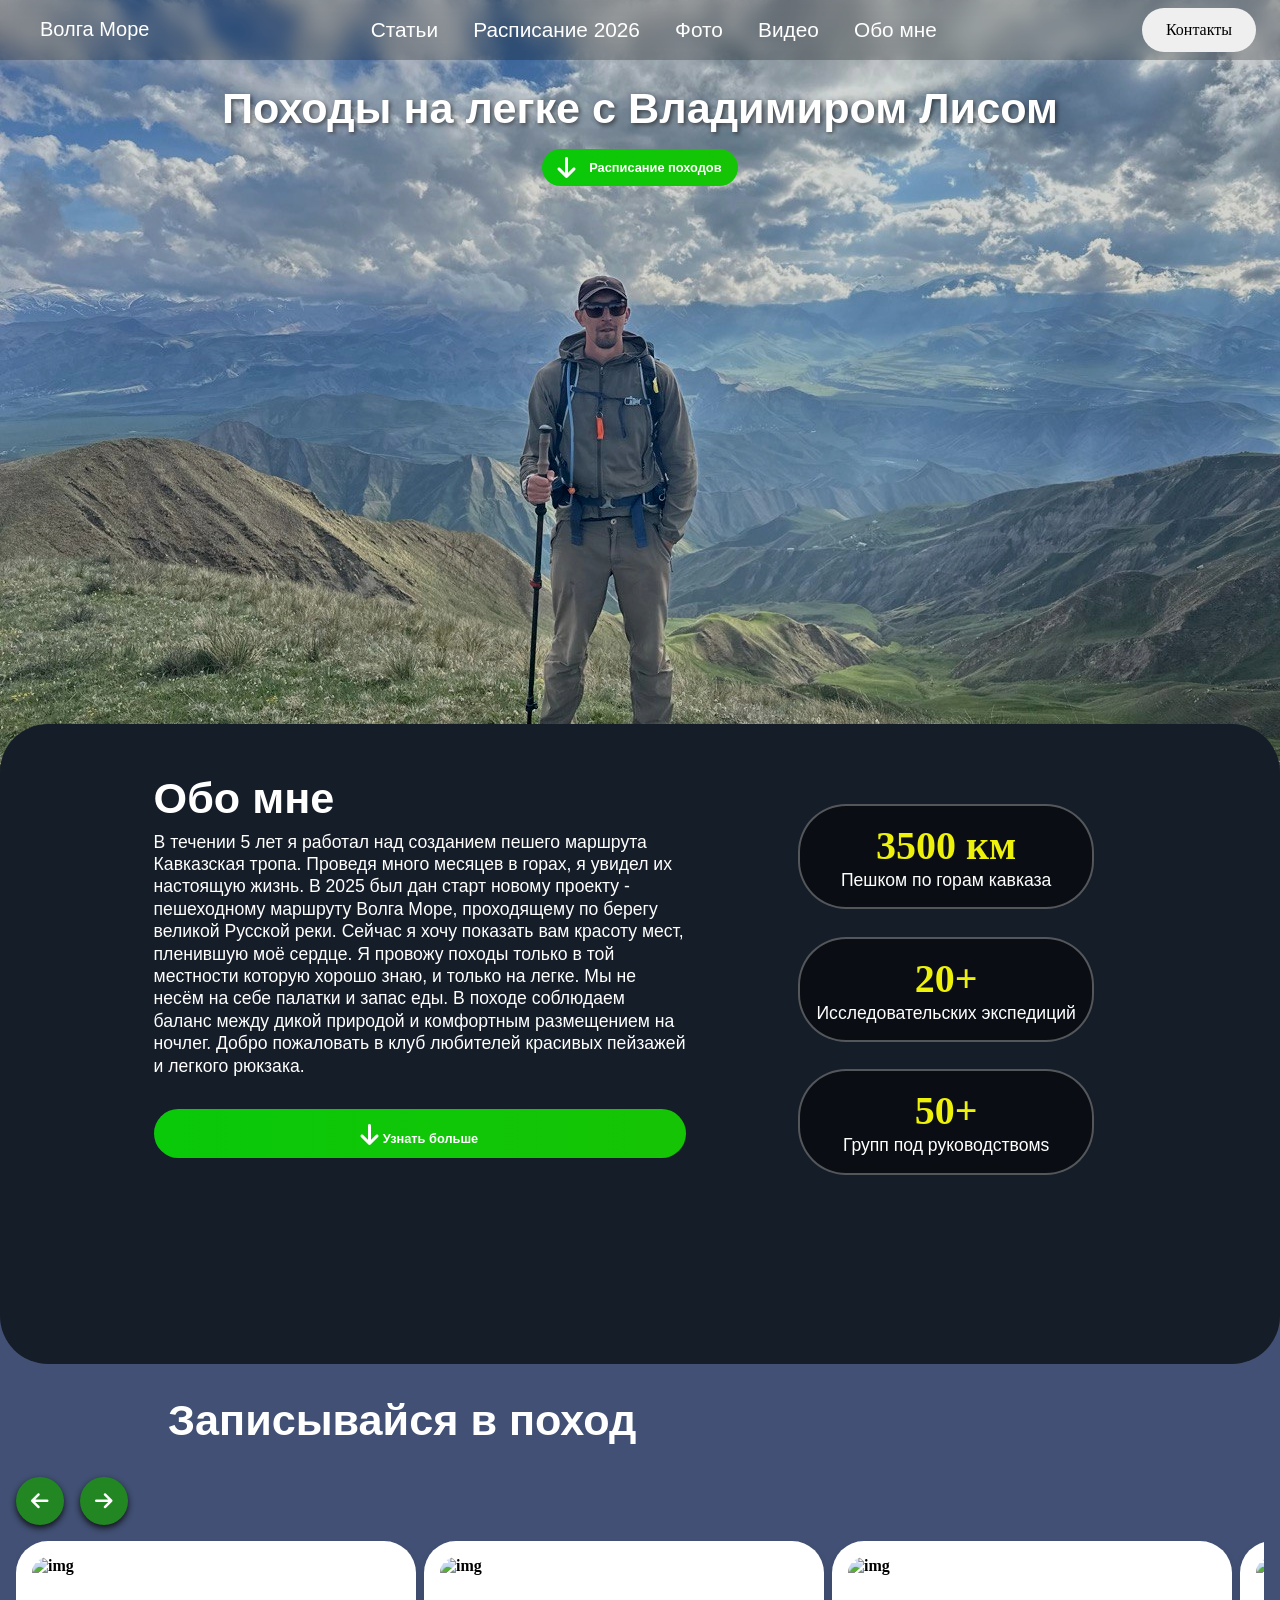
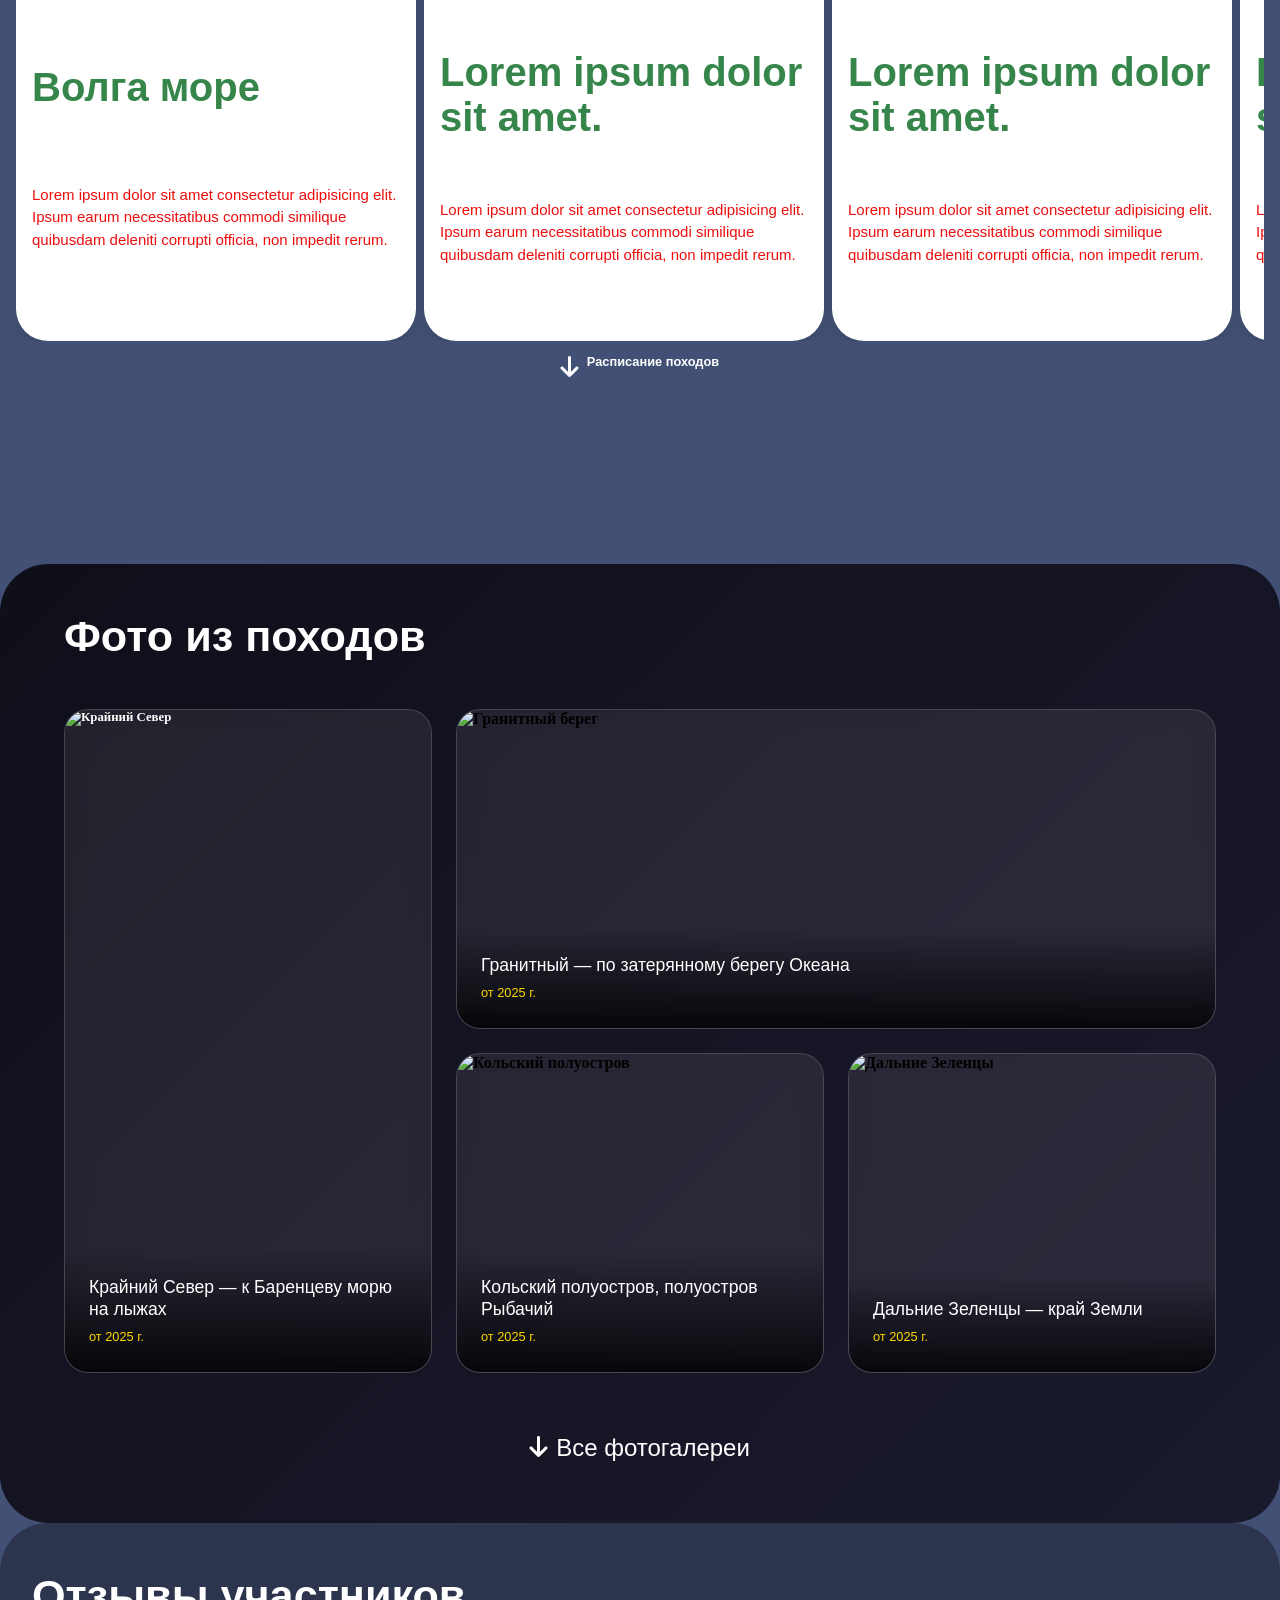
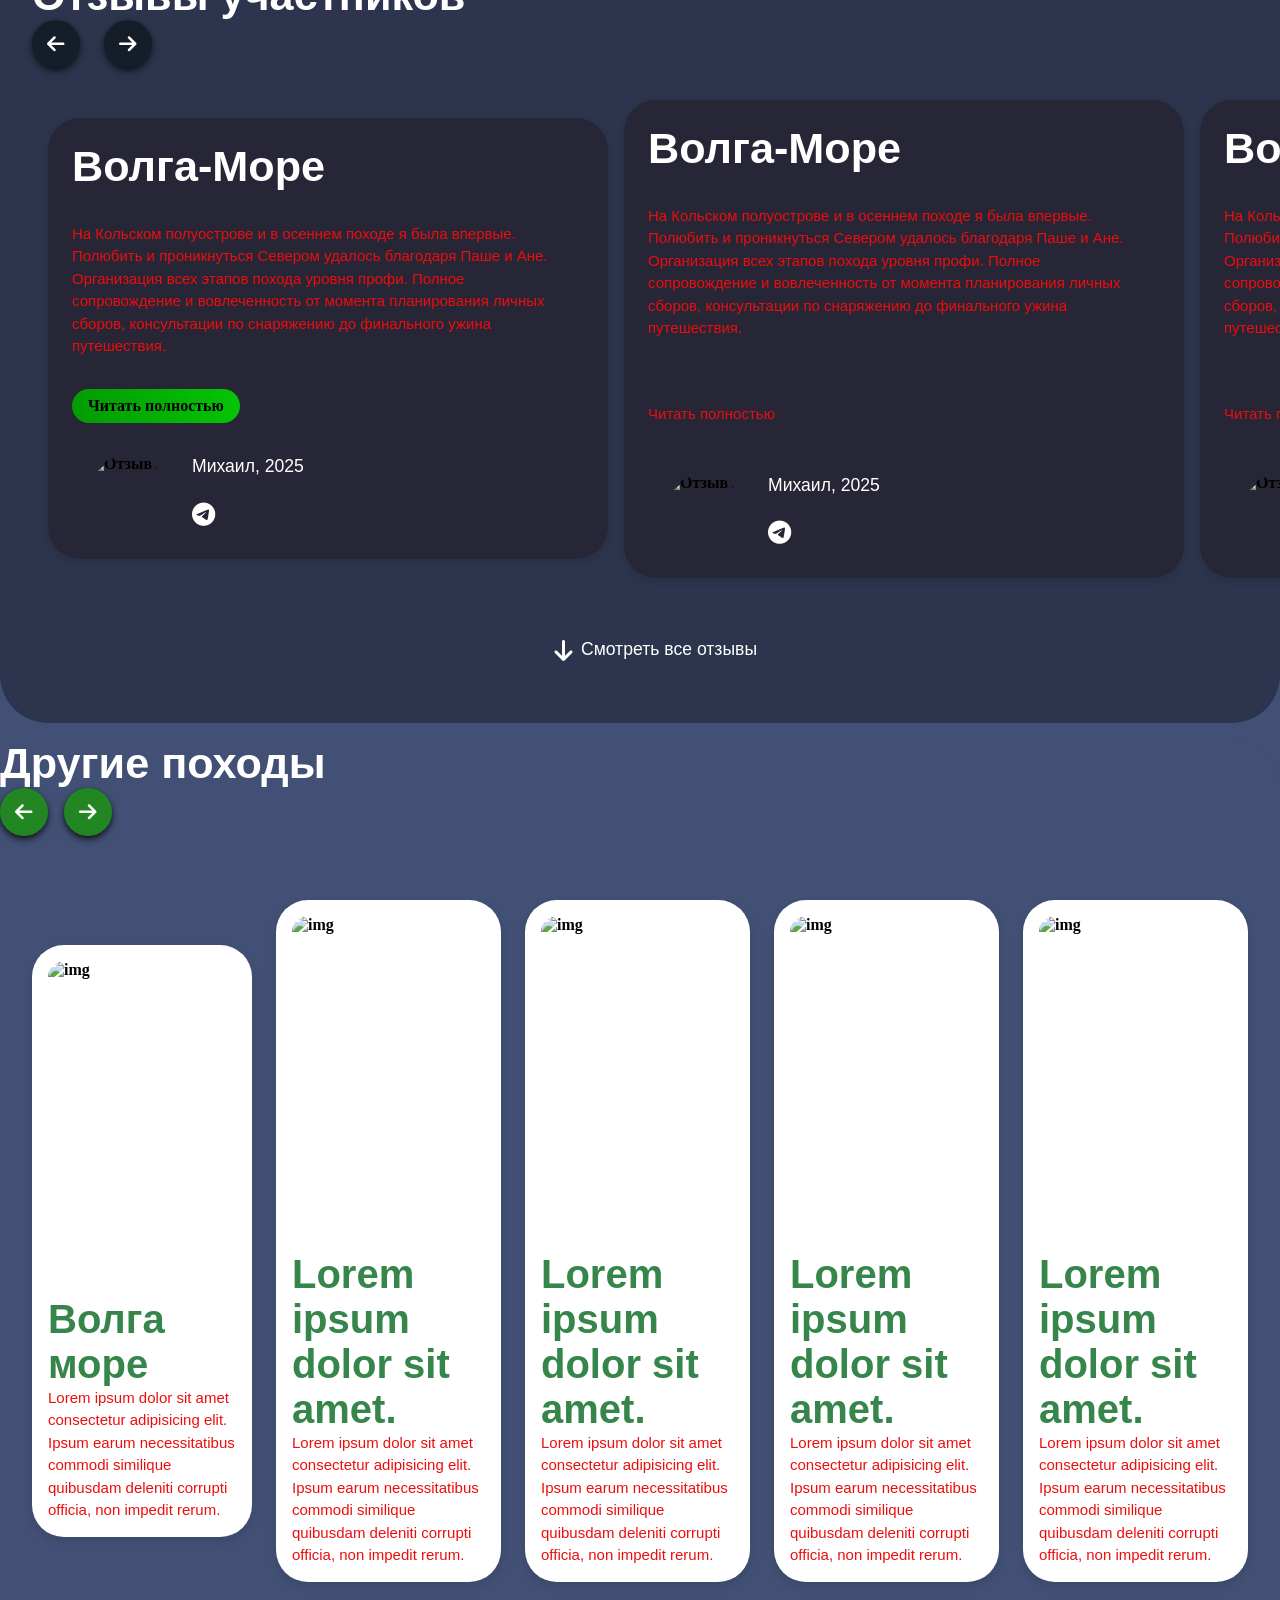
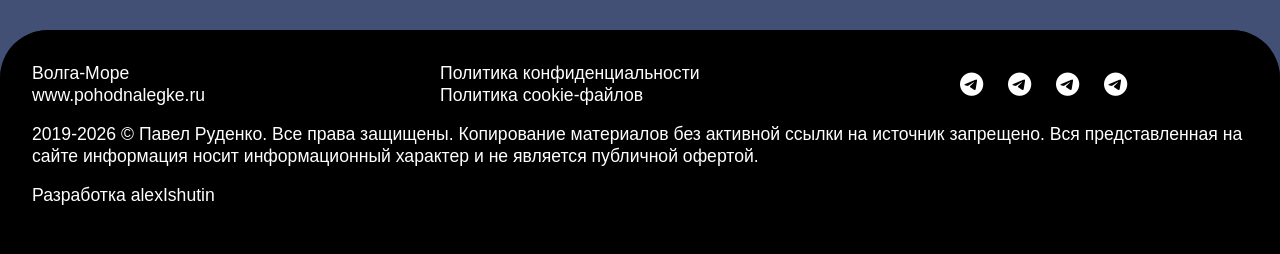
==== index.html @ f5a9e620 "First update" ====
<!DOCTYPE html>
<html lang="en">
<head>
    <meta charset="UTF-8">
    <meta name="viewport" content="width=device-width, initial-scale=1.0">
    <title>VolgaMore</title>

    <base href="/VolgaMoreTuristSite/">

    <link rel="stylesheet" href="/style.css">
    
    
    
    <link rel="stylesheet" href="https://cdnjs.cloudflare.com/ajax/libs/font-awesome/6.0.0/css/all.min.css">
   
</head>



<body>
<div id="header-placeholder"></div>

<main>

    <section id="topDescription" class="topDescription">

        <div class="topDescription-container">

            <img src="/fotoForOne/first.jpg" alt="">

            <div class="info-box">

                <div class="text">
                    <h1>Походы на легке с Владимиром Лисом</h1>
                </div>

                <div class="btn-group">

                     <div class="btn">
                        <i class="fa-solid fa-arrow-down"></i>
                        <a href="schedule.html">Расписание походов </a>

                    </div>

                </div>

            </div>

        </div>
    </section>

    <section id="shortAbout" class="shortAbout">

        <div class="shortAbout-container">

            <div class="info-box">

                <div class="text1">
                    <h1>Обо мне</h1>
                    <h3>В течении  5 лет я  работал  над созданием пешего маршрута Кавказская тропа.
                    Проведя много месяцев в горах, я увидел их настоящую жизнь.
                    В 2025 был дан старт новому проекту - пешеходному маршруту  Волга  Море, проходящему по берегу великой  Русской реки. 
                    Сейчас я хочу  показать вам красоту мест,  пленившую  моё сердце.
                    Я провожу походы только в той местности которую хорошо знаю, и только на легке. Мы не несём на себе палатки и запас еды. В походе  соблюдаем баланс между дикой природой и комфортным размещением на ночлег.
                    Добро пожаловать в клуб любителей  красивых пейзажей и легкого рюкзака.
                    </h3>
                </div>

                <div class="btn">
                        <a href="./aboutSection/aboutBig.html"><i class="fa-solid fa-arrow-down"></i>
                        Узнать больше</a>
                </div>

            </div>

            <div class="grid">

                <div class="grid-card">
                    <span>3500 км</span>
                    <h3>Пешком по горам кавказа</h3>
                </div>

                <div class="grid-card">
                    <span>20+</span>
                    <h3>Исследовательских экспедиций</h3>
                </div>

                <div class="grid-card">
                    <span>50+</span>
                    <h3>Групп под руководствомs</h3>
                </div>

            </div>
  
        </div>

    </section>

   <section id="videoCarousel" class="videoCarousel">
    
        <div class="carousel-header">

            <div class="text1">
                <h1>Записывайся в поход</h1>
            </div>
            
            <div class="carousel-buttons">
                <i id="scrollLeft" class="fa-solid fa-arrow-left"></i>
                <i id="scrollRight" class="fa-solid fa-arrow-right"></i>
            </div>

        </div>

        <ul class="videoCarousel-container">

            <li class="card" onclick="window.location.href='volgaMore.html'">
            <div class="img">
                <img src="./video/one.jpg" alt="img" draggable="false">
            </div>
            <h2>Волга море</h2>
            <p>Lorem ipsum dolor sit amet consectetur adipisicing elit. Ipsum earum necessitatibus commodi similique quibusdam deleniti corrupti officia, non impedit rerum.</p>
            </li>

            <li class="card">
                <div class="img">
                    <img src="./video/two.jpg" alt="img" draggable="false">
                </div>
                <h2>Lorem ipsum dolor sit amet.</h2>
                <p>Lorem ipsum dolor sit amet consectetur adipisicing elit. Ipsum earum necessitatibus commodi similique quibusdam deleniti corrupti officia, non impedit rerum.</p>
            </li>

            <li class="card">
                <div class="img">
                    <img src="./video/three.jpg" alt="img" draggable="false">
                </div>
                <h2>Lorem ipsum dolor sit amet.</h2>
                <p>Lorem ipsum dolor sit amet consectetur adipisicing elit. Ipsum earum necessitatibus commodi similique quibusdam deleniti corrupti officia, non impedit rerum.</p>
            </li>

            <li class="card">
                <div class="img">
                    <img src="./video/fore.jpg" alt="img" draggable="false">
                </div>
                <h2>Lorem ipsum dolor sit amet.</h2>
                <p>Lorem ipsum dolor sit amet consectetur adipisicing elit. Ipsum earum necessitatibus commodi similique quibusdam deleniti corrupti officia, non impedit rerum.</p>
            </li>

            <li class="card">
                <div class="img">
                    <img src="./video/five.jpg" alt="img" draggable="false">
                </div>
                <h2>Lorem ipsum dolor sit amet.</h2>
                <p>Lorem ipsum dolor sit amet consectetur adipisicing elit. Ipsum earum necessitatibus commodi similique quibusdam deleniti corrupti officia, non impedit rerum.</p>
            </li>
        </ul>

        <div class="btn2-container">
            <div class="btn2">
                <i class="fa-solid fa-arrow-down"></i>
                <a href="./schedule.html">Расписание походов</a>
            </div>
        </div>
    </section>

    <!-- Секция Фото из походов -->
    <section class="photo-gallery">

        <div class="gallery-container">

     
        <h1 class="gallery-title">Фото из походов</h1>
        
        
        <div class="gallery-grid">
            
            <!-- Карточка 1 - большая (2x2) -->
            <div class="gallery-card">
                <a href="./fotoSection/fotoMain/derbent/index.html" class="card-link">
                    <div class="gallery-image">
                        <img src="./volgaMore/reference/1.jpg" alt="Крайний Север">
                        <div class="gallery-overlay">
                            <span class="gallery-year">2025</span>
                        </div>
                    </div>
                </a>
                <div class="gallery-info">
                    <h3>Крайний Север — к Баренцеву морю на лыжах</h3>
                    <p>от 2025 г.</p>
                </div>

            </div>

            <!-- Карточка 2 -->
            <div class="gallery-card">
                <div class="gallery-image">
                    <img src="./volgaMore/reference/20250818_160119.jpg" alt="Гранитный берег">
                    <div class="gallery-overlay">
                        <span class="gallery-year">2025</span>
                    </div>
                </div>
                <div class="gallery-info">
                    <h3>Гранитный — по затерянному берегу Океана</h3>
                    <p>от 2025 г.</p>
                </div>
            </div>

            <!-- Карточка 3 -->
            <div class="gallery-card">
                <div class="gallery-image">
                    <img src="./video/one.jpg" alt="Кольский полуостров">
                    <div class="gallery-overlay">
                        <span class="gallery-year">2025</span>
                    </div>
                </div>
                <div class="gallery-info">
                    <h3>Кольский полуостров, полуостров Рыбачий</h3>
                    <p>от 2025 г.</p>
                </div>
            </div>

            <!-- Карточка 4 -->
            <div class="gallery-card">
                <div class="gallery-image">
                    <img src="./video/two.jpg" alt="Дальние Зеленцы">
                    <div class="gallery-overlay">
                        <span class="gallery-year">2025</span>
                    </div>
                </div>
                <div class="gallery-info">
                    <h3>Дальние Зеленцы — край Земли</h3>
                    <p>от 2025 г.</p>
                </div>
            </div>

        </div>

        
            <a href="./fotoSection/fotoMain.html" class="btn2">
                <i  class="fa-solid fa-arrow-down"></i>
                Все фотогалереи
            </a>
        

        </div>
    </section>

    <section id="opinionCarousel" class="opinionCarousel">

    <div class="carousel-header">

        <div class="text1">
            <h1>Отзывы участников</h1>
        </div>

        <div class="carousel-buttons">
            <i id="scrollLeftOpinion" class="fa-solid fa-arrow-left"></i>
            <i id="scrollRightOpinion" class="fa-solid fa-arrow-right"></i>
        </div>
        
    </div>

    <ul class="opinionCarousel-container">

        <li class="card-Opinion">

            <div class="opinion">

                <h1>Волга-Море</h1>

                <p>На Кольском полуострове и в осеннем походе я была впервые. Полюбить и проникнуться Севером удалось благодаря Паше и Ане. Организация всех этапов похода уровня профи. Полное сопровождение и вовлеченность от момента планирования личных сборов, консультации по снаряжению до финального ужина путешествия.</p>
                
                <div class="button-wrapper" style="pointer-events: auto;"> 

                <button class="buttonOpinion" id="buttonOpinion1"><h4>Читать полностью</h4></button>
                    </div>
            </div>
            <div class="avatarDiskr">
                <img class="avatar" src="./video/three.jpg" alt="Отзыв 3" draggable="false">
                
                <div class="diskr">
                    <h3>Михаил, 2025</h3>
                    <i class="fa-brands fa-telegram"></i>
                </div>
            </div>
        </li>
        <li class="card-Opinion">
            <div class="opinion">
                <h1>Волга-Море</h1>
                <p>На Кольском полуострове и в осеннем походе я была впервые. Полюбить и проникнуться Севером удалось благодаря Паше и Ане. Организация всех этапов похода уровня профи. Полное сопровождение и вовлеченность от момента планирования личных сборов, консультации по снаряжению до финального ужина путешествия.</p>
                <p>Читать полностью</p>
            </div>
            <div class="avatarDiskr">
                <img class="avatar" src="./video/three.jpg" alt="Отзыв 3" draggable="false">
                
                <div class="diskr">
                    <h3>Михаил, 2025</h3>
                    <i class="fa-brands fa-telegram"></i>
                </div>
            </div>
        </li>
        <li class="card-Opinion">
            <div class="opinion">
                <h1>Волга-Море</h1>
                <p>На Кольском полуострове и в осеннем походе я была впервые. Полюбить и проникнуться Севером удалось благодаря Паше и Ане. Организация всех этапов похода уровня профи. Полное сопровождение и вовлеченность от момента планирования личных сборов, консультации по снаряжению до финального ужина путешествия.</p>
                <p>Читать полностью</p>
            </div>
            <div class="avatarDiskr">
                <img class="avatar" src="./video/three.jpg" alt="Отзыв 3" draggable="false">
                
                <div class="diskr">
                    <h3>Михаил, 2025</h3>
                    <i class="fa-brands fa-telegram"></i>
                </div>
            </div>
        </li>
        <li class="card-Opinion">
            <div class="opinion">
                <h1>Волга-Море</h1>
                <p>На Кольском полуострове и в осеннем походе я была впервые. Полюбить и проникнуться Севером удалось благодаря Паше и Ане. Организация всех этапов похода уровня профи. Полное сопровождение и вовлеченность от момента планирования личных сборов, консультации по снаряжению до финального ужина путешествия.</p>
                <p>Читать полностью</p>
            </div>
            <div class="avatarDiskr">
                <img class="avatar" src="./video/three.jpg" alt="Отзыв 3" draggable="false">
                
                <div class="diskr">
                    <h3>Михаил, 2025</h3>
                    <i class="fa-brands fa-telegram"></i>
                </div>
            </div>
        </li>
        <li class="card-Opinion">
            <div class="opinion">
                <h1>Волга-Море</h1>
                <p>На Кольском полуострове и в осеннем походе я была впервые. Полюбить и проникнуться Севером удалось благодаря Паше и Ане. Организация всех этапов похода уровня профи. Полное сопровождение и вовлеченность от момента планирования личных сборов, консультации по снаряжению до финального ужина путешествия.</p>
                <p>Читать полностью</p>
            </div>
            <div class="avatarDiskr">
                <img class="avatar" src="./video/three.jpg" alt="Отзыв 3" draggable="false">
                
                <div class="diskr">
                    <h3>Михаил, 2025</h3>
                    <i class="fa-brands fa-telegram"></i>
                </div>
            </div>
        </li>

    </ul>

            <div class="btn2">
                <i class="fa-solid fa-arrow-down"></i>
                <h3>Смотреть все отзывы</h3>
            </div>

    </section>

    <section id="video-Carousel" class="video-Carousel">
    
        <div class="carousel-header">

            <div class="text1">
                <h1>Другие походы</h1>
            </div>
            
            <div class="carousel-buttons">
                <i id="scrollLeft" class="fa-solid fa-arrow-left"></i>
                <i id="scrollRight" class="fa-solid fa-arrow-right"></i>
            </div>

        </div>

        <ul class="video-Carousel-container">

            <li class="card-video" onclick="window.location.href='volgaMore.html'">
            <div class="img">
                <img src="./video/one.jpg" alt="img" draggable="false">
            </div>
            <h2>Волга море</h2>
            <p>Lorem ipsum dolor sit amet consectetur adipisicing elit. Ipsum earum necessitatibus commodi similique quibusdam deleniti corrupti officia, non impedit rerum.</p>
            </li>

            <li class="card-video">
                <div class="img">
                    <img src="./video/two.jpg" alt="img" draggable="false">
                </div>
                <h2>Lorem ipsum dolor sit amet.</h2>
                <p>Lorem ipsum dolor sit amet consectetur adipisicing elit. Ipsum earum necessitatibus commodi similique quibusdam deleniti corrupti officia, non impedit rerum.</p>
            </li>

            <li class="card-video">
                <div class="img">
                    <img src="./video/three.jpg" alt="img" draggable="false">
                </div>
                <h2>Lorem ipsum dolor sit amet.</h2>
                <p>Lorem ipsum dolor sit amet consectetur adipisicing elit. Ipsum earum necessitatibus commodi similique quibusdam deleniti corrupti officia, non impedit rerum.</p>
            </li>

            <li class="card-video">
                <div class="img">
                    <img src="./video/fore.jpg" alt="img" draggable="false">
                </div>
                <h2>Lorem ipsum dolor sit amet.</h2>
                <p>Lorem ipsum dolor sit amet consectetur adipisicing elit. Ipsum earum necessitatibus commodi similique quibusdam deleniti corrupti officia, non impedit rerum.</p>
            </li>

            <li class="card-video">
                <div class="img">
                    <img src="./video/five.jpg" alt="img" draggable="false">
                </div>
                <h2>Lorem ipsum dolor sit amet.</h2>
                <p>Lorem ipsum dolor sit amet consectetur adipisicing elit. Ipsum earum necessitatibus commodi similique quibusdam deleniti corrupti officia, non impedit rerum.</p>
            </li>
        </ul>

       
    </section>

   
   
   
   
    <div id="footer-placeholder"></div>


</main>



    
  



<dialog id="enrolOpinionDialog1" class="opinion-dialog">

    <div class="dialogOpinion-content">

        <button class="closeDialog" id="closeDialog1">✕</button>
        <h2>На Кольском полуострове и в осеннем походе я была впервые. Полюбить и проникнуться Севером удалось благодаря Паше и Ане. Организация всех этапов похода уровня профи. Полное сопровождение и вовлеченность от момента планирования личных сборов, консультации по снаряжению до финального ужина путешествия.</h2>
   
    </div>

</dialog>


<dialog id="enrolOpinionDialog2" class="opinion-dialog">

    <div class="dialogOpinion-content">
        <button class="closeDialog" id="closeDialog">✕</button>
        <h2>Полный текст второго отзыва. Отличный поход, прекрасные виды, опытные проводники.</h2>
    
    </div>

</dialog>

<script src="/js/script.js" defer></script>
<script src="/js/header.js" defer></script>
<script src="/js/footer-loader.js" defer></script>
            
</body>
</html>
---- style.css ----
@import "./elements/header/header.css";
@import "./elements/runstrok/runtrips.css";
@import "./elements/footer/footer.css";





@import "./styles/videoCarousel.css";
@import "/styles/about.css";


@import "./styles/navForPoxod.css";
@import "./styles/contactFormSection.css";
@import "./styles/fotoFromBento.css";

@import "./styles/opinion.css";
@import "./styles/video-carousel.css";
@import "./styles/schedule/schedule.css";
@import "./styles/schedule/discription.css";

@import "./styles/roors/root.css";

@import "./videoSection/videoMain.css";

@import "./fotoSection/fotoStylesMain.css";
@import "./fotoSection/forGeneralFotoAlbom.css";











*{
    margin: 0;
    padding: 0;
    box-sizing: border-box;
    font-family: 'Poppins';
    text-decoration: none;
    scroll-behavior: smooth;
    list-style: none;
    
    
}


html{
     height: 100%;
}

body{
    height: 100%;
    display: flex;
    flex-direction: column;
    min-height: 100vh;
    background-color: rgb(65, 80, 116);
}



section{
   
    min-height: 50rem;
    width: 100%;
    position: relative;
    

    
}

.topDescription {
    display: flex;
    align-items: center;
    justify-content: center;
    padding: 0;
    margin: 0;
    position: relative;
    width: 100%;
    height: 100vh; /* Make section full viewport height */
     z-index: 1;

}

.topDescription .topDescription-container {
    display: flex;
    align-items: center;
    justify-content: center;
    position: relative;
    width: 100%;
    height: 100%; /* Take full height of parent */
}

.topDescription-container img {
    width: 100%;
    height: 90%;
    object-fit: cover; /* Cover entire area without distortion */
    display: block;
    margin-top: -10rem;
    filter: brightness(0.8) contrast(1.1); /* Darker with slightly more contrast */
}

.info-box {
    position: absolute;
    top: 15%; /* Center vertically */
    left: 50%;
    transform: translate(-50%, -50%); /* Perfect centering */
    text-align: center;
    z-index: 10;
    width: 100%;
    padding: 2rem;
}

.info-box .text h1 {
    margin-bottom: 1rem;
    text-shadow: 2px 2px 4px rgba(0, 0, 0, 0.5);
}

.btn-group {
    display: flex;
    justify-content: center;
    gap: 1rem;
}







@media (max-width: 360px) {
    
    .section{
    max-height: 30rem;
    width: 100%;
    color: blueviolet;
    
}
}
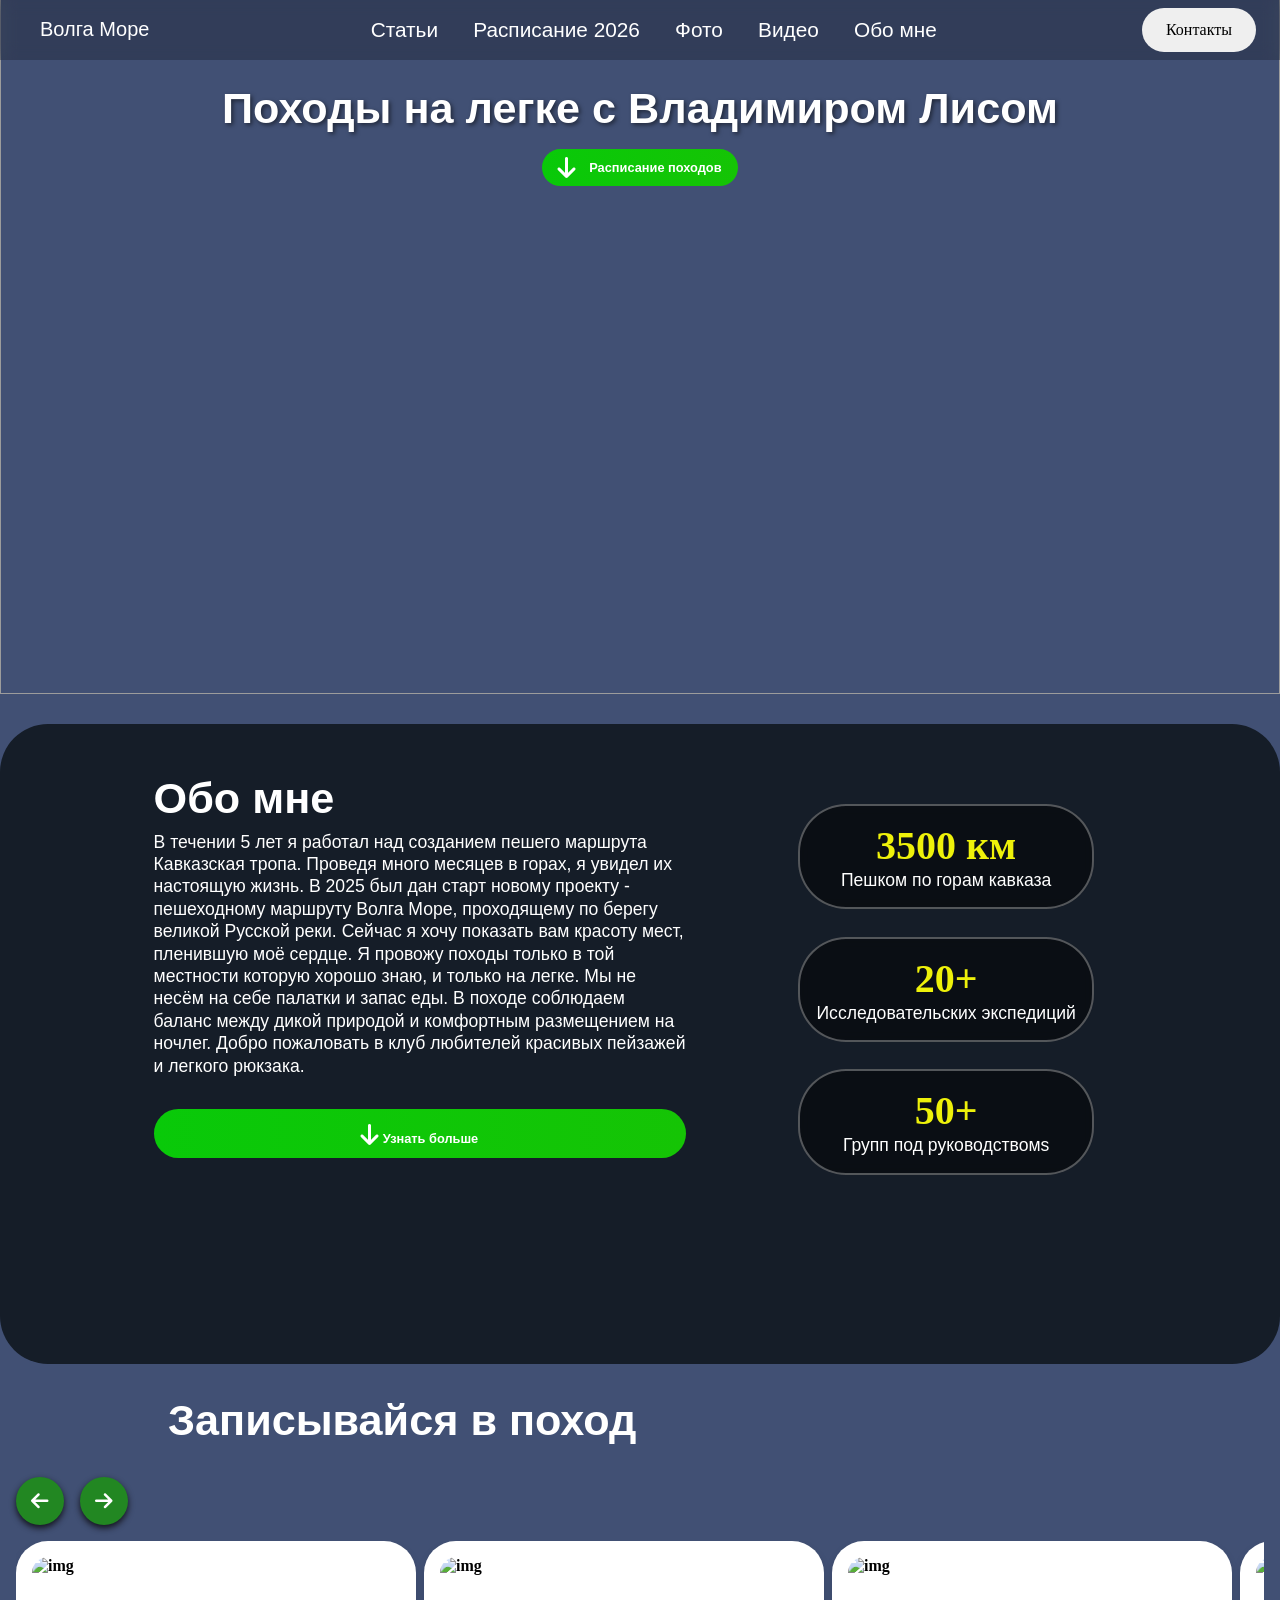
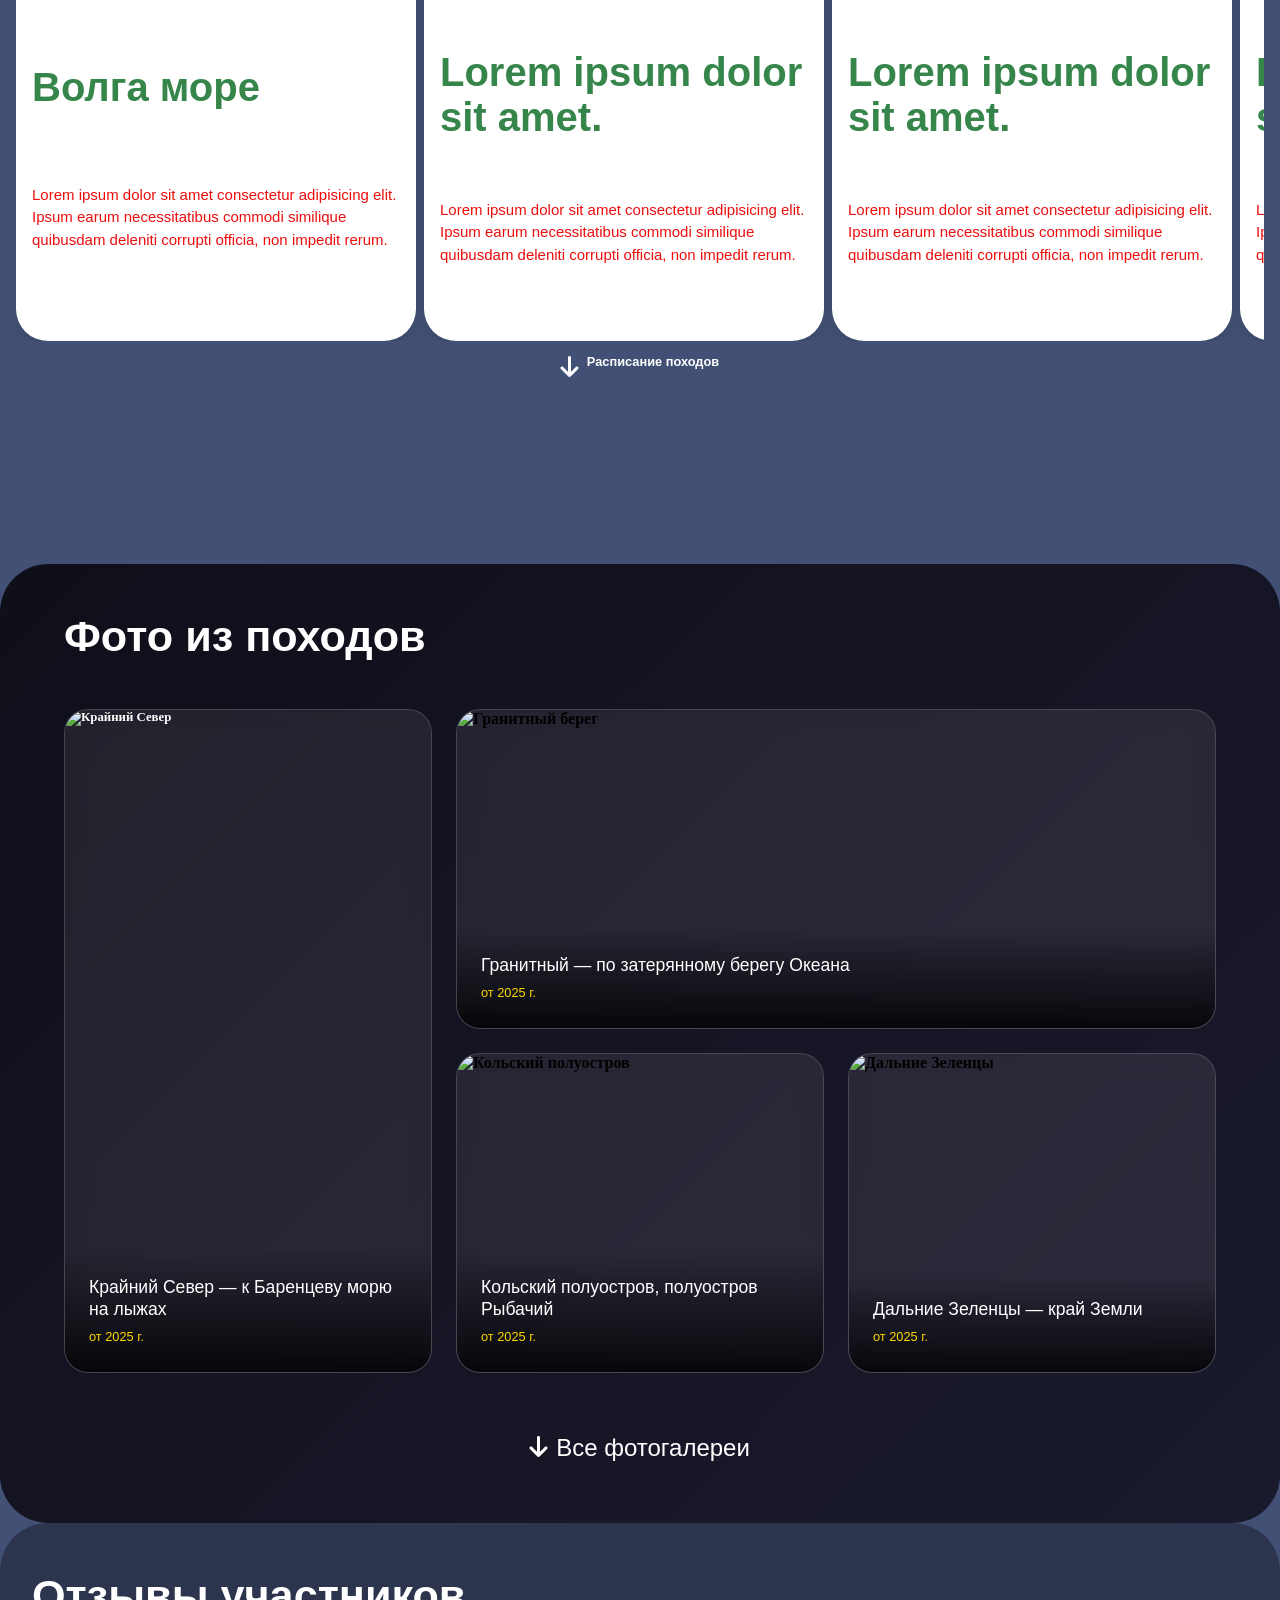
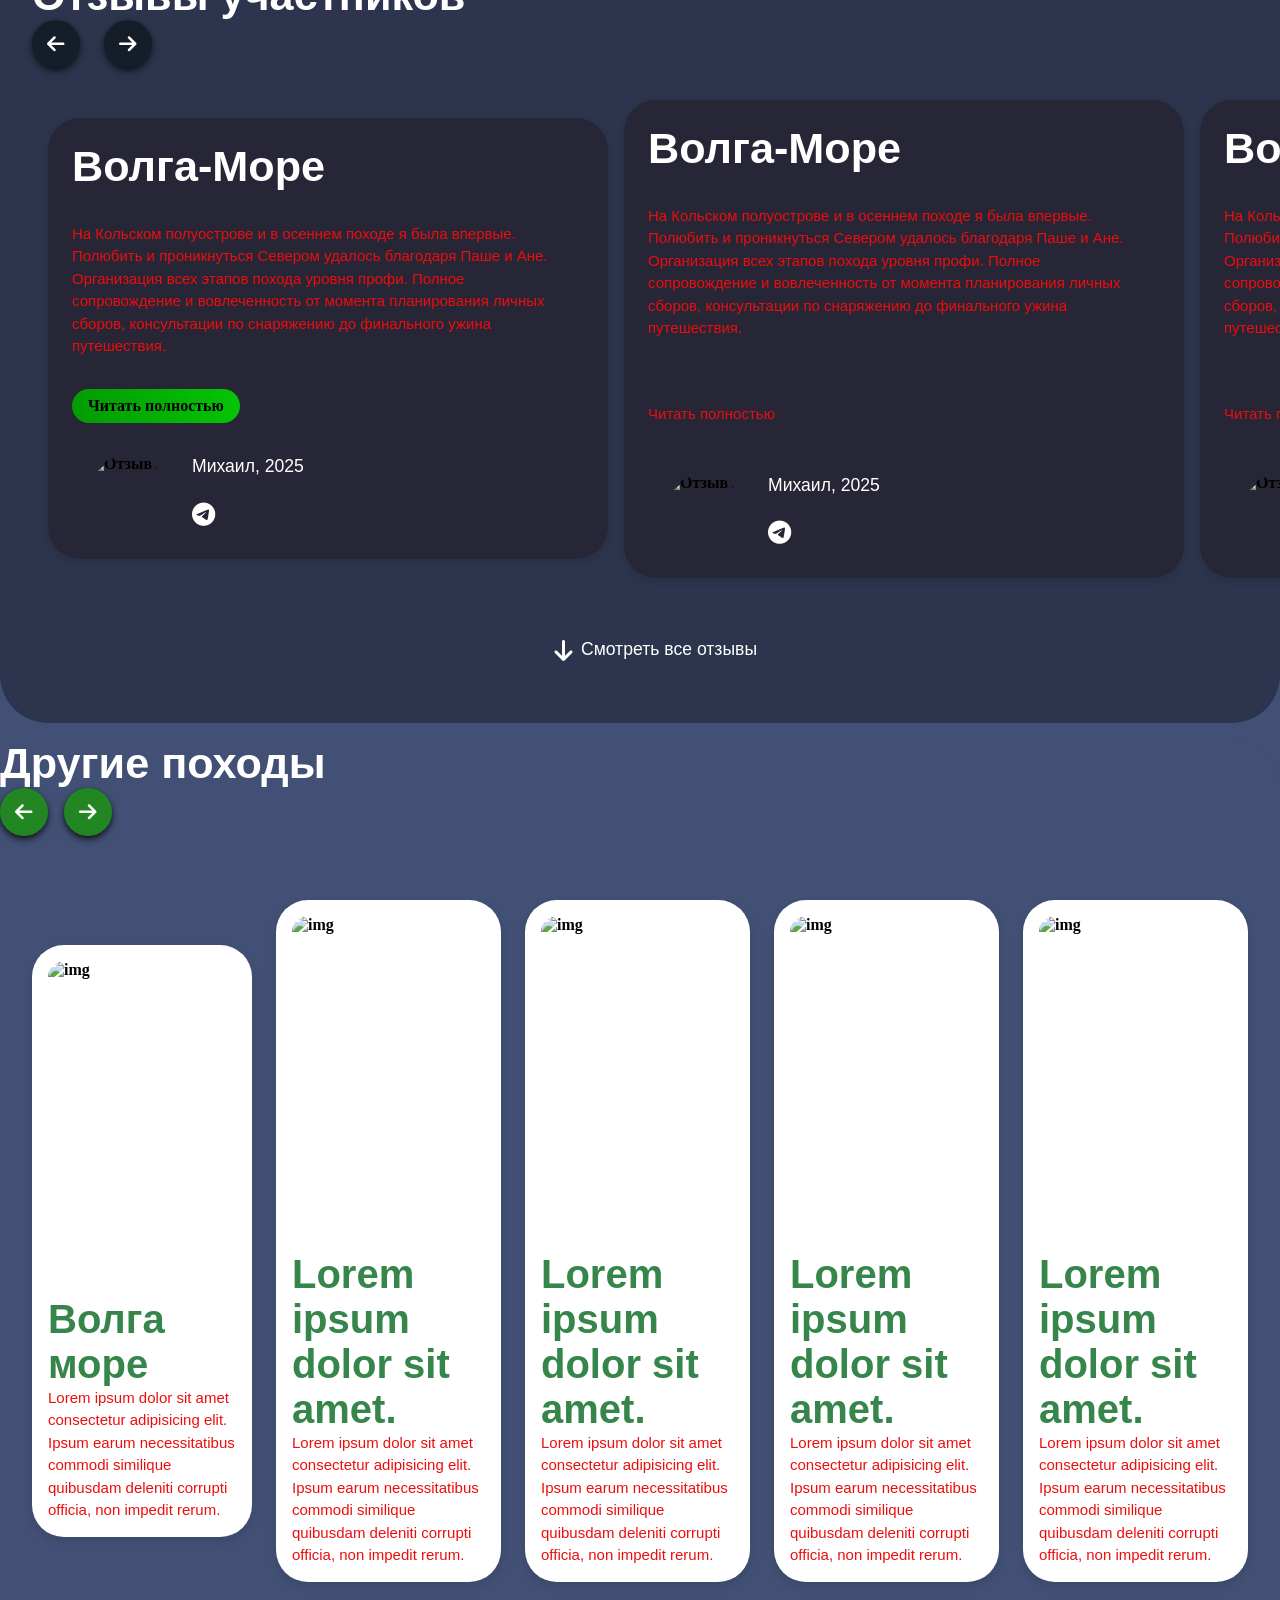
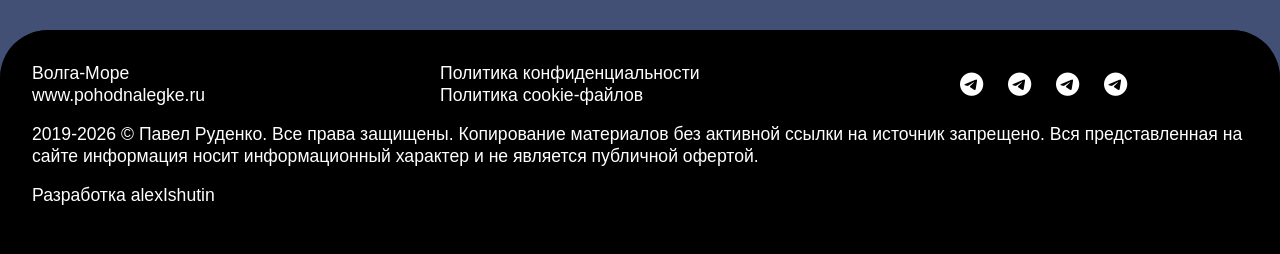
==== commit 490abf7a: "check the way" ====
--- a/index.html
+++ b/index.html
@@ -7,7 +7,7 @@
 
     <base href="/VolgaMoreTuristSite/">
 
-    <link rel="stylesheet" href="/style.css">
+    <link rel="stylesheet" href="style.css">
     
     
     
@@ -26,7 +26,7 @@
 
         <div class="topDescription-container">
 
-            <img src="/fotoForOne/first.jpg" alt="">
+            <img src="fotoForOne/first.jpg" alt="">
 
             <div class="info-box">
 
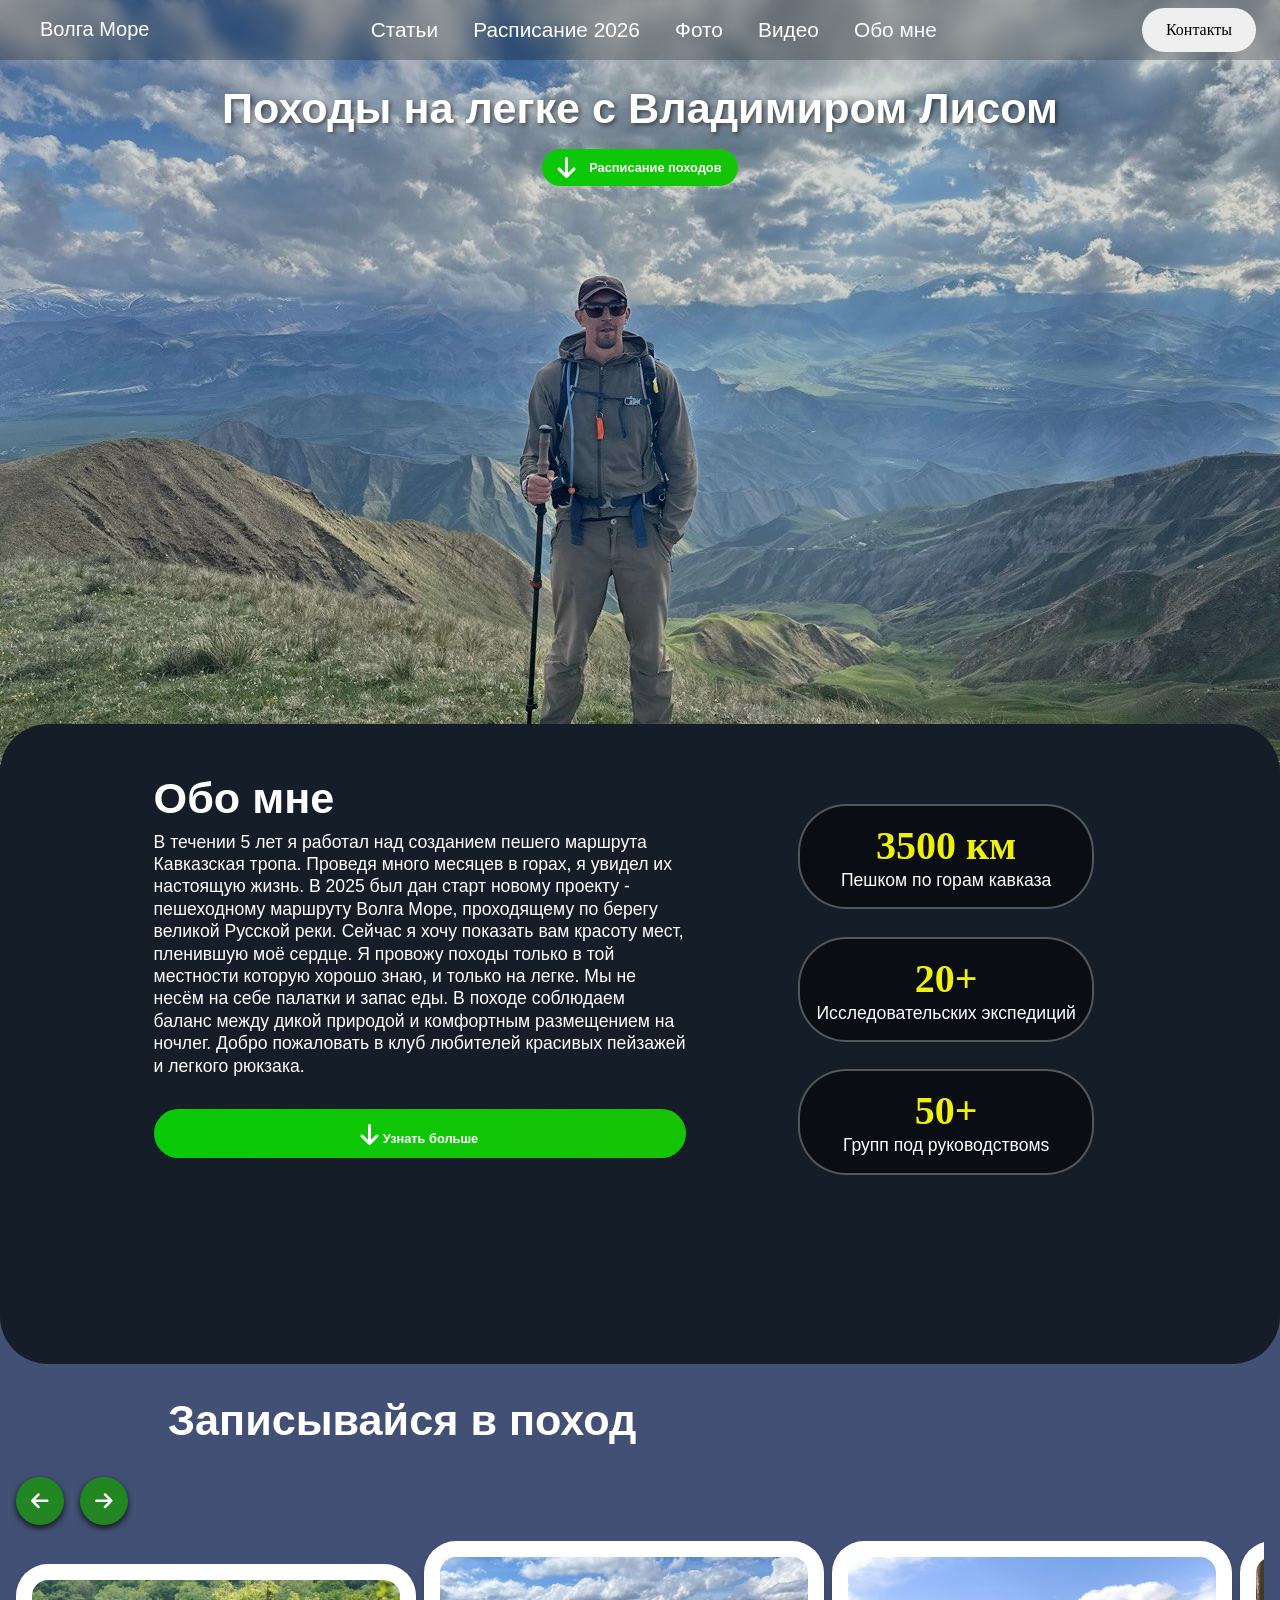
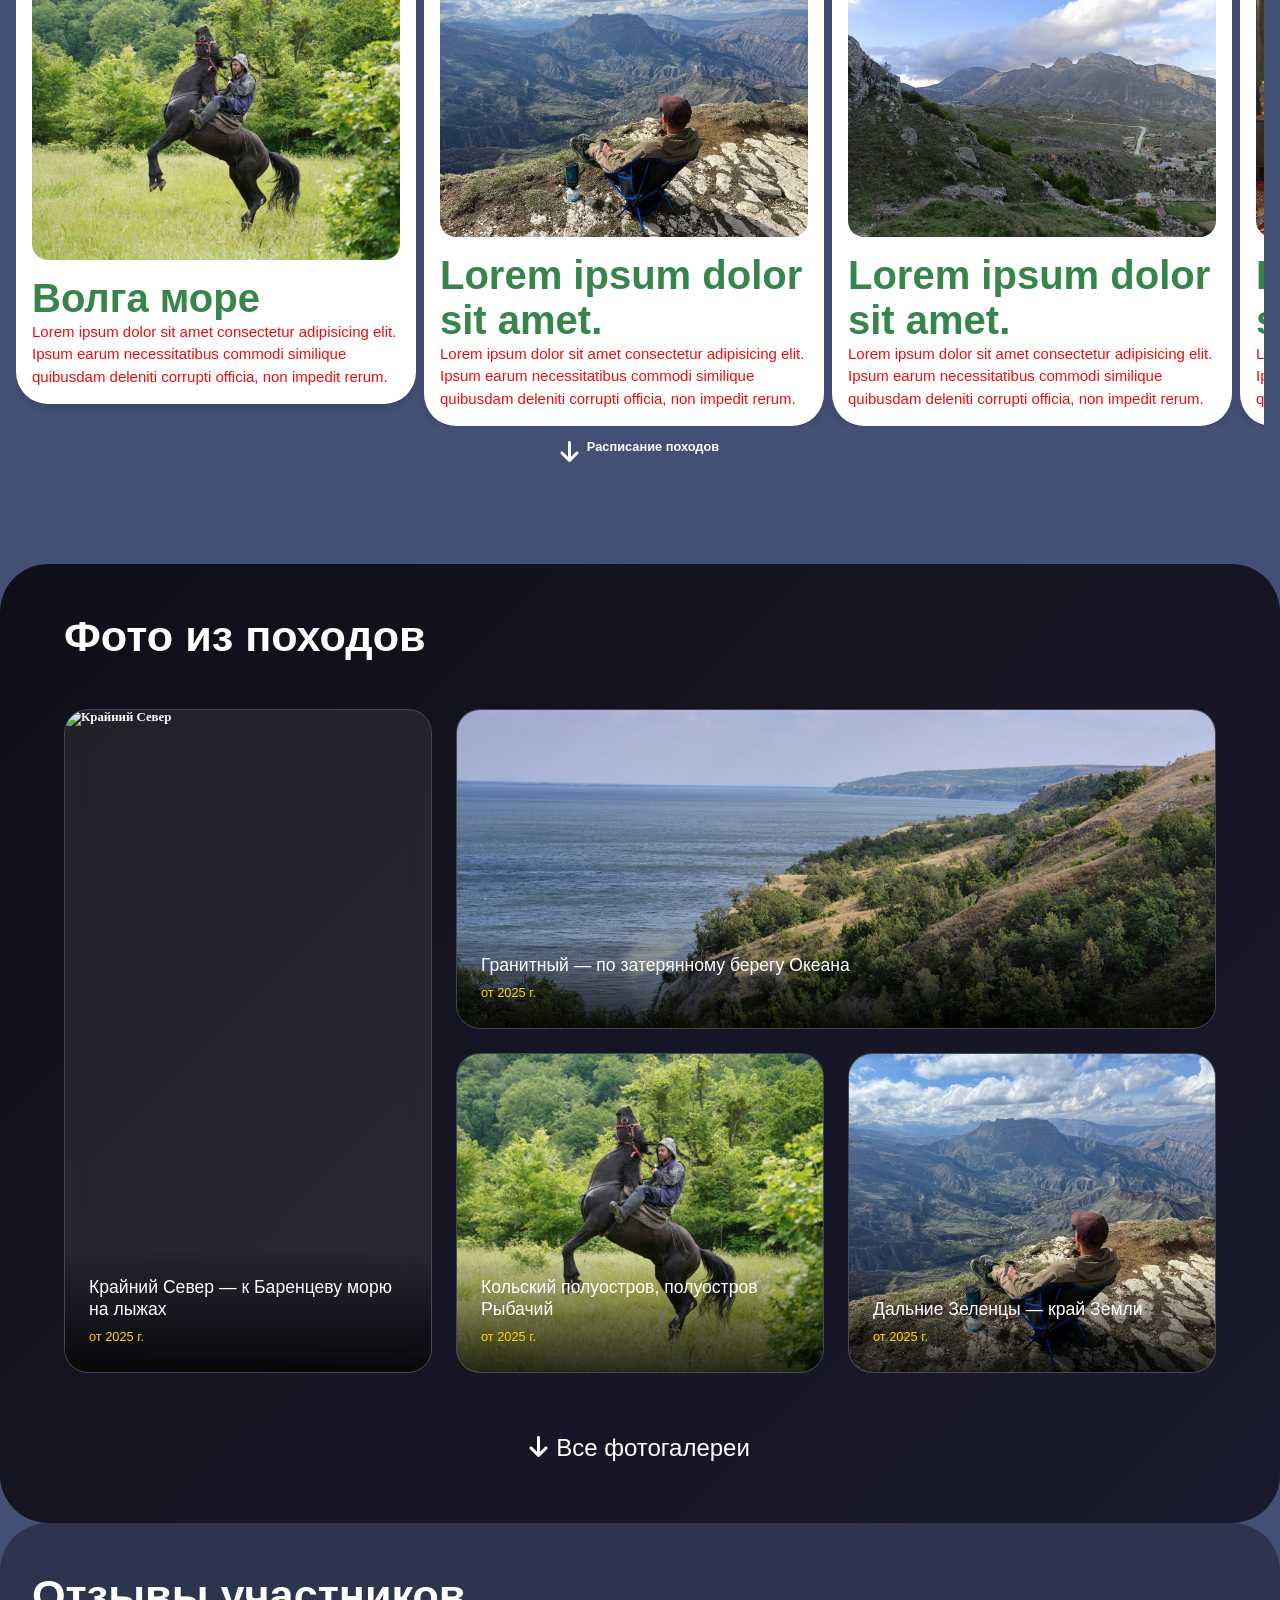
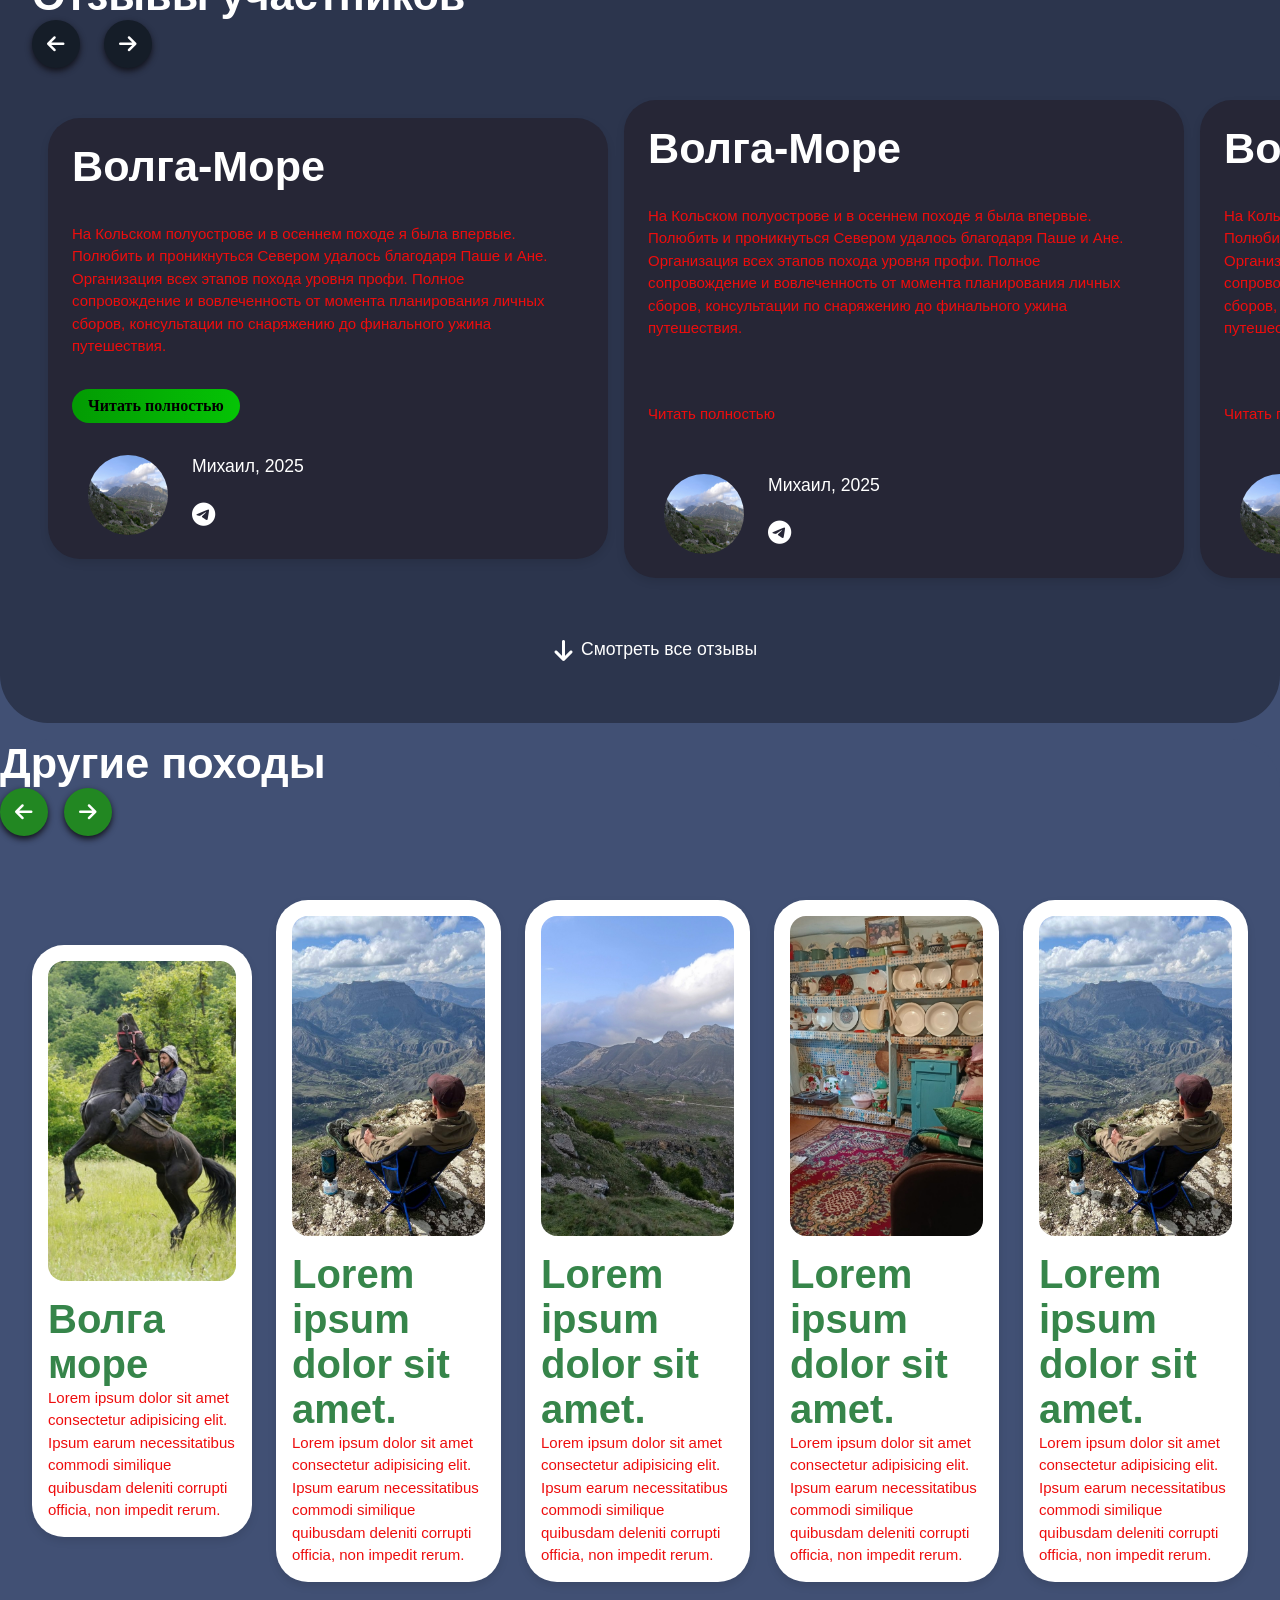
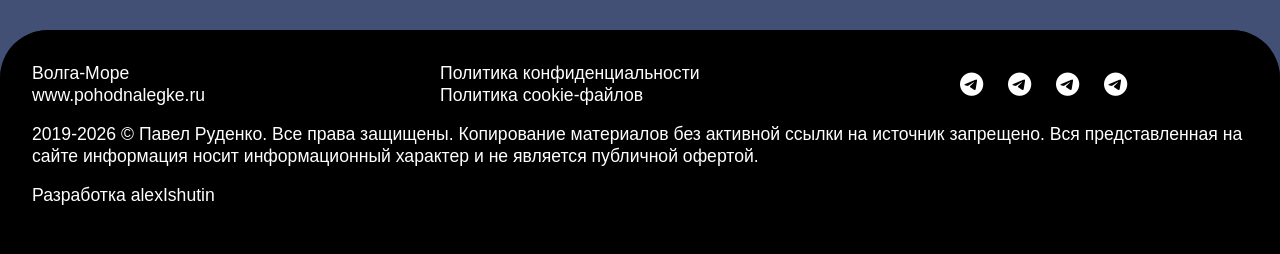
==== commit cd7c653d: "Update index.html" ====
--- a/index.html
+++ b/index.html
@@ -5,7 +5,7 @@
     <meta name="viewport" content="width=device-width, initial-scale=1.0">
     <title>VolgaMore</title>
 
-    <base href="/VolgaMoreTuristSite/">
+   
 
     <link rel="stylesheet" href="style.css">
     
--- a/style.css
+++ b/style.css
@@ -10,7 +10,7 @@
 
 
 @import "./styles/videoCarousel.css";
-@import "/styles/about.css";
+@import "./styles/about.css";
 
 
 @import "./styles/navForPoxod.css";
